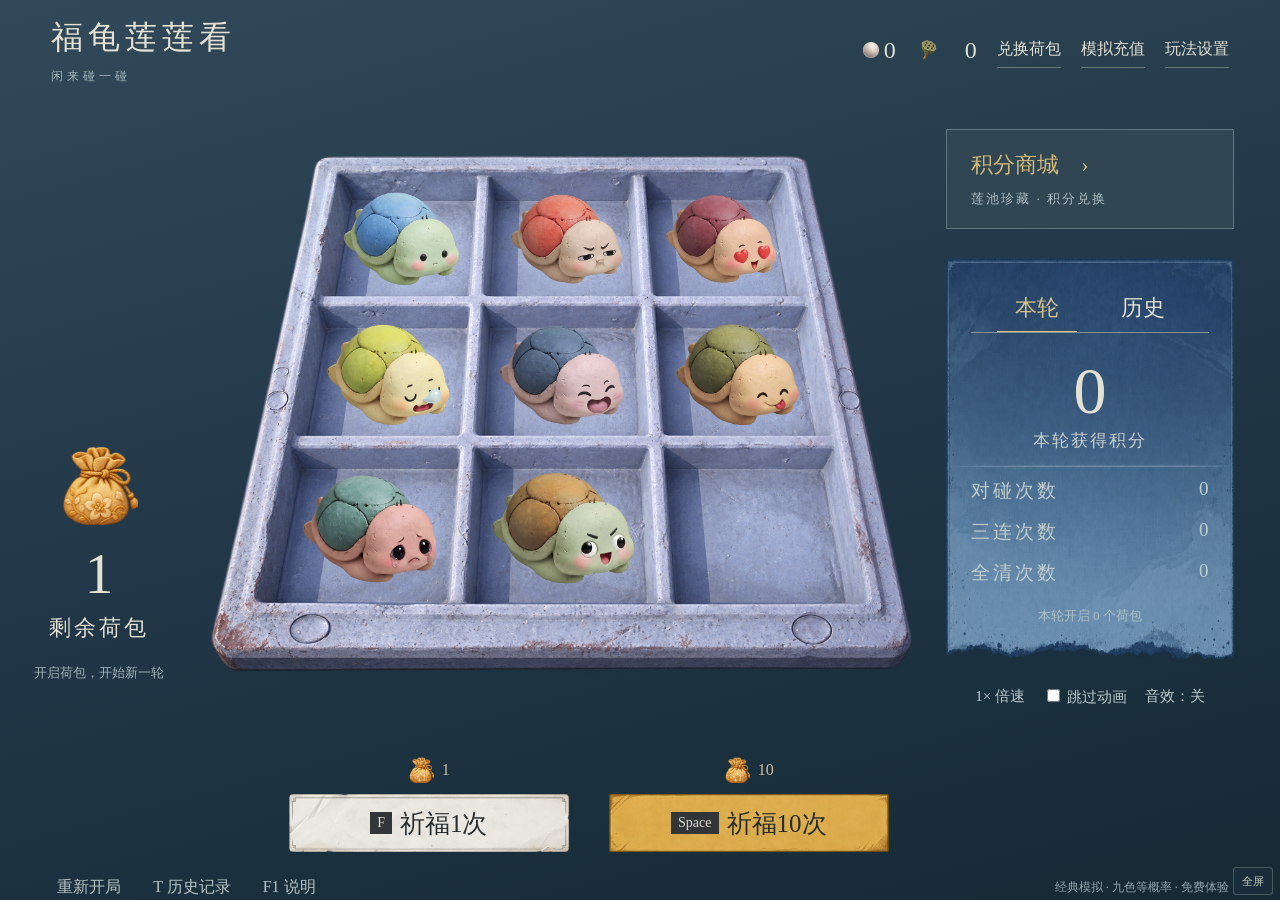
==== index.html @ 6ec23908 "Publish compiled turtle game with mobile landscape support" ====
<!doctype html><html lang="zh-CN"><head><meta charset="UTF-8"><meta name="viewport" content="width=device-width,initial-scale=1,maximum-scale=1,viewport-fit=cover"><meta name="theme-color" content="#182b38"><title>福龟莲莲看 · 免费模拟</title><style>html,body{margin:0;background:#182b38;color:#ded4b9}#initializing,#rotate-prompt{position:fixed;inset:0;background:#182b38;display:flex;align-items:center;justify-content:center;flex-direction:column}[hidden]{display:none!important}</style>  <script type="module" crossorigin src="./assets/index-BMkN1mPH.js"></script>
  <link rel="modulepreload" crossorigin href="./assets/modulepreload-polyfill-B5Qt9EMX.js">
  <link rel="stylesheet" crossorigin href="./assets/index-BrYa3ktY.css">
</head><body><div id="game-viewport"><div id="game-stage"><iframe id="game-frame" title="福龟莲莲看游戏" allow="fullscreen" allowfullscreen></iframe></div></div><div id="initializing" role="status"><h2 id="loading-label">游戏正在初始化</h2><progress id="load-progress" max="1" value="0"></progress><span id="loading-percent">0%</span><p class="loading-note">首次进入需要下载美术资源，请稍候</p><p id="loading-error" hidden>请检查网络连接后重试。</p><button id="retry-load" hidden>重新加载</button></div><div id="rotate-prompt" hidden><div class="phone-outline" aria-hidden="true"></div><h1>横过来，碰一碰</h1><p>请将手机横放，获得完整的棋盘体验。</p><button id="enter-landscape">进入横屏游戏</button><small>浏览器支持时将开启全屏横屏；否则会自动调整游戏方向，请将手机横放。</small></div><div class="shell-controls"><button id="rotate-mode" hidden>横屏提示</button><button id="full-screen">全屏</button></div></body></html>
---- assets/index-BrYa3ktY.css ----
html,body{margin:0;padding:0;width:100%;height:100%;overflow:hidden;background:#172834;color:#e1dfcc;font-family:KaiTi,Microsoft YaHei,serif}*{box-sizing:border-box}[hidden]{display:none!important}#game-stage{position:absolute;top:0;left:0;transform-origin:0 0;overflow:hidden}#game-frame{display:block;width:100%;height:100%;border:0;background:#172834}button{font:inherit;cursor:pointer}#rotate-prompt,#initializing{position:fixed;top:0;right:0;bottom:0;left:0;display:flex;flex-direction:column;align-items:center;justify-content:center;text-align:center;padding:30px;background:#1d3342;z-index:20}#rotate-prompt{z-index:30;background:linear-gradient(155deg,#2a4554,#182b38)}#rotate-prompt h1{font-size:26px;font-weight:400;letter-spacing:4px;margin:22px 0 15px}#rotate-prompt p{color:#aebfc0;max-width:320px;font-size:14px;line-height:1.9;margin:4px 0}.phone-outline{width:82px;height:44px;border:2px solid #cbbd92;border-radius:8px;position:relative}.phone-outline:after{content:"↻";position:absolute;right:-24px;top:-25px;font:31px Georgia,serif;color:#cbbd92}#enter-landscape,#retry-load{margin:25px 0 10px;border:1px solid #b7a779;background:#d1bc87;color:#283b42;padding:12px 25px;min-height:45px;min-width:190px;font-size:16px}#rotate-prompt small{max-width:320px;font-size:12px;color:#8fa6b0;line-height:1.8;margin-top:12px}.shell-controls{position:fixed;right:max(7px,env(safe-area-inset-right));bottom:max(5px,env(safe-area-inset-bottom));z-index:15;display:flex;gap:6px}.shell-controls button{font-size:11px;padding:5px 8px;min-height:28px;border:1px solid #78908b77;color:#c3cbbd;background:#1b303bd9;border-radius:3px}#initializing{z-index:25;background:linear-gradient(145deg,#2b4553,#182b38)}#initializing h2{font-size:23px;letter-spacing:3px;font-weight:400;color:#d8ccaa;margin:0 0 25px}#load-progress{width:min(280px,75vw);height:8px;accent-color:#c7b17a;border:0}#loading-percent{font:18px Georgia,serif;margin-top:12px;color:#d2ccba}#loading-error{font-size:13px;color:#c5b59a;max-width:300px;line-height:1.8}.loading-note{font-size:12px;color:#91a7ae;margin-top:15px}#game-viewport{position:fixed;top:0;right:0;bottom:0;left:0;overflow:hidden;contain:strict}
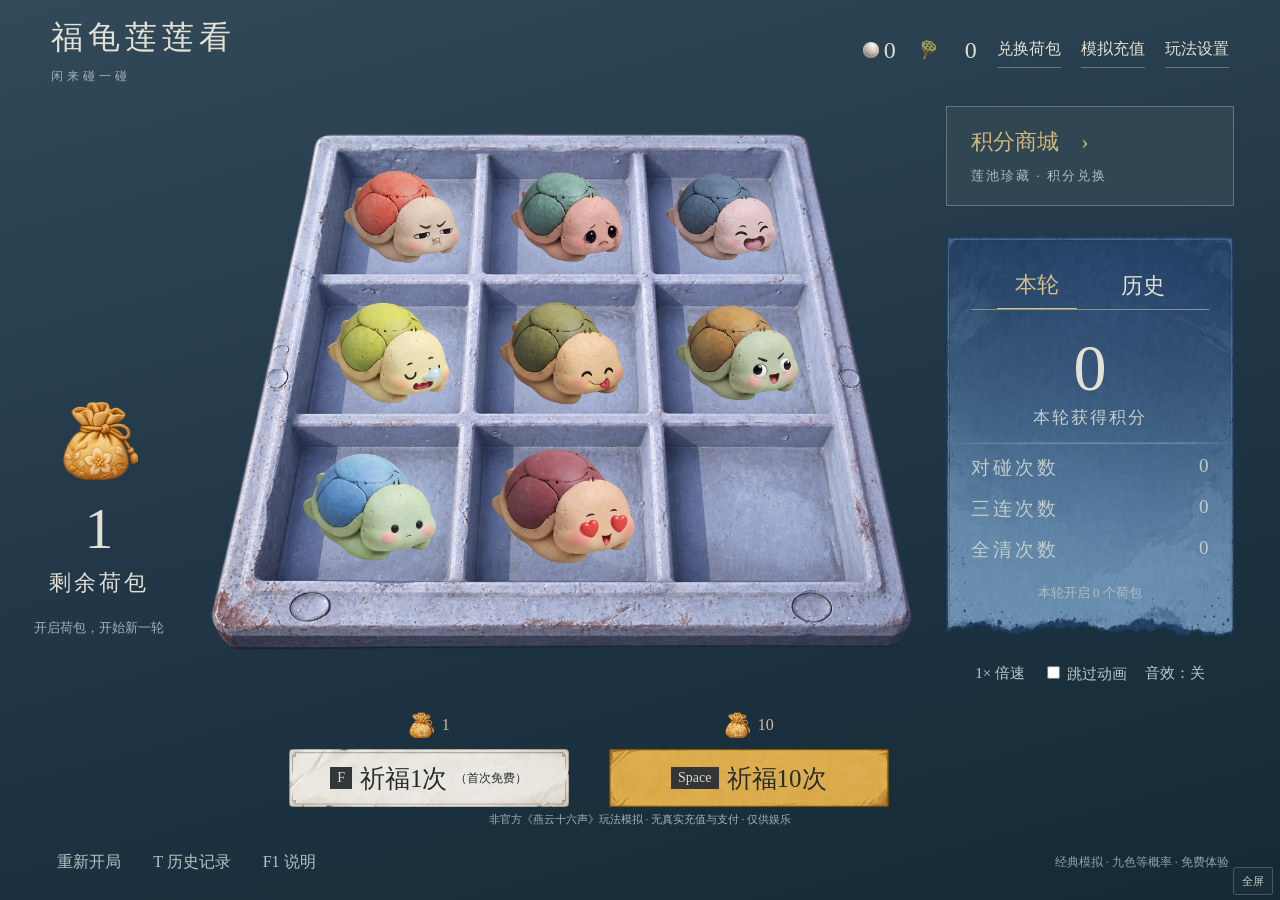
==== commit ff37acff: "Fix cached entry compatibility and add staged loading diagnostics with recoverable retries" ====
--- a/index.html
+++ b/index.html
@@ -1,4 +1,16 @@
-<!doctype html><html lang="zh-CN"><head><meta charset="UTF-8"><meta name="viewport" content="width=device-width,initial-scale=1,maximum-scale=1,viewport-fit=cover"><meta name="theme-color" content="#182b38"><title>福龟莲莲看 · 免费模拟</title><style>html,body{margin:0;background:#182b38;color:#ded4b9}#initializing,#rotate-prompt{position:fixed;inset:0;background:#182b38;display:flex;align-items:center;justify-content:center;flex-direction:column}[hidden]{display:none!important}</style>  <script type="module" crossorigin src="./assets/index-BMkN1mPH.js"></script>
+<!doctype html><html lang="zh-CN"><head>
+  <script>/* Runs before module downloads so even a missing or incompatible bundle can report its error. */
+(function(){
+ var child=parent!==window,attempt=new URLSearchParams(location.search).get('_attempt');
+ function send(type,data){if(child){data.type=type;data.attempt=attempt;parent.postMessage(data,location.origin);}}
+ function fallback(message){var error=document.getElementById('loading-error'),retry=document.getElementById('retry-load'),copy=document.getElementById('copy-loading');var percent=document.getElementById('loading-percent'),bar=document.getElementById('load-progress');if(percent)percent.textContent='加载失败';if(bar)bar.hidden=true;if(error){error.hidden=false;error.textContent=message;}if(copy)copy.onclick=function(){if(navigator.clipboard)navigator.clipboard.writeText('福龟启动诊断\n'+message+'\n浏览器：'+navigator.userAgent).then(function(){copy.textContent='诊断信息已复制';},function(){copy.textContent='请长按错误信息复制';});};if(retry){retry.hidden=false;retry.onclick=function(){var url=new URL(location.href);url.searchParams.set('_reload',String(Date.now()));location.replace(url.href);};}}
+ window.addEventListener('error',function(e){var el=e.target,url=el&&(el.src||el.href),message=url?'启动资源无法加载：'+url:(e.message||'游戏启动发生错误');if(child)send('fugui-load-error',{stage:'startup',message:message,url:url||e.filename||'',line:e.lineno||0});else if(!window.__fuguiGameReady)fallback(message);},true);
+ window.addEventListener('unhandledrejection',function(e){var message=String(e.reason&&e.reason.message||e.reason||'未知异步错误').slice(0,300);if(child)send('fugui-load-error',{stage:'runtime',message:message});else if(!window.__fuguiGameReady)fallback(message);});
+ if(child){window.__fuguiBoot=true;send('fugui-stage',{stage:'program',message:'游戏页面已打开，正在下载游戏程序'});}
+ else setTimeout(function(){if(!window.__fuguiShellReady)fallback('启动脚本在15秒内未能运行。可能是脚本下载失败、旧页面缓存或浏览器不兼容。点击重新加载将获取最新页面。');},15000);
+})();
+</script>
+<meta charset="UTF-8"><meta name="viewport" content="width=device-width,initial-scale=1,maximum-scale=1,viewport-fit=cover"><meta name="theme-color" content="#182b38"><title>福龟莲莲看 · 免费模拟</title><style>html,body{margin:0;background:#182b38;color:#ded4b9}#initializing,#rotate-prompt{position:fixed;inset:0;background:#182b38;display:flex;align-items:center;justify-content:center;flex-direction:column}[hidden]{display:none!important}</style>  <script type="module" crossorigin src="./assets/index-BOBsx0_M.js"></script>
   <link rel="modulepreload" crossorigin href="./assets/modulepreload-polyfill-B5Qt9EMX.js">
-  <link rel="stylesheet" crossorigin href="./assets/index-BrYa3ktY.css">
-</head><body><div id="game-viewport"><div id="game-stage"><iframe id="game-frame" title="福龟莲莲看游戏" allow="fullscreen" allowfullscreen></iframe></div></div><div id="initializing" role="status"><h2 id="loading-label">游戏正在初始化</h2><progress id="load-progress" max="1" value="0"></progress><span id="loading-percent">0%</span><p class="loading-note">首次进入需要下载美术资源，请稍候</p><p id="loading-error" hidden>请检查网络连接后重试。</p><button id="retry-load" hidden>重新加载</button></div><div id="rotate-prompt" hidden><div class="phone-outline" aria-hidden="true"></div><h1>横过来，碰一碰</h1><p>请将手机横放，获得完整的棋盘体验。</p><button id="enter-landscape">进入横屏游戏</button><small>浏览器支持时将开启全屏横屏；否则会自动调整游戏方向，请将手机横放。</small></div><div class="shell-controls"><button id="rotate-mode" hidden>横屏提示</button><button id="full-screen">全屏</button></div></body></html>
+  <link rel="stylesheet" crossorigin href="./assets/index-BnBJCpNi.css">
+</head><body><div id="game-viewport"><div id="game-stage"><iframe id="game-frame" title="福龟莲莲看游戏" allow="fullscreen" allowfullscreen></iframe></div></div><div id="initializing" role="status"><h2 id="loading-label">游戏正在初始化</h2><progress id="load-progress" max="1" value="0"></progress><span id="loading-percent">连接中</span><p id="loading-stage">正在连接游戏页面</p><p id="loading-elapsed"></p><p class="loading-note">首次进入需要下载美术资源，请稍候</p><p id="loading-error" hidden>请检查网络连接后重试。</p><button id="retry-load" hidden>重新加载</button><div class="loading-tools"><button id="compat-load" hidden>兼容模式重试</button><button id="copy-loading">复制诊断信息</button></div><details id="loading-details"><summary>查看加载详情</summary><pre id="loading-log"></pre></details></div><div id="rotate-prompt" hidden><div class="phone-outline" aria-hidden="true"></div><h1>横过来，碰一碰</h1><p>请将手机横放，获得完整的棋盘体验。</p><button id="enter-landscape">进入横屏游戏</button><small>浏览器支持时将开启全屏横屏；否则会自动调整游戏方向，请将手机横放。</small></div><div class="shell-controls"><button id="rotate-mode" hidden>横屏提示</button><button id="full-screen">全屏</button></div></body></html>
--- a/assets/index-BnBJCpNi.css
+++ b/assets/index-BnBJCpNi.css
@@ -0,0 +1 @@
+html,body{margin:0;padding:0;width:100%;height:100%;overflow:hidden;background:#172834;color:#e1dfcc;font-family:KaiTi,Microsoft YaHei,serif}*{box-sizing:border-box}[hidden]{display:none!important}#game-stage{position:absolute;top:0;left:0;transform-origin:0 0;overflow:hidden}#game-frame{display:block;width:100%;height:100%;border:0;background:#172834}button{font:inherit;cursor:pointer}#rotate-prompt,#initializing{position:fixed;top:0;right:0;bottom:0;left:0;display:flex;flex-direction:column;align-items:center;justify-content:center;text-align:center;padding:30px;background:#1d3342;z-index:20}#rotate-prompt{z-index:30;background:linear-gradient(155deg,#2a4554,#182b38)}#rotate-prompt h1{font-size:26px;font-weight:400;letter-spacing:4px;margin:22px 0 15px}#rotate-prompt p{color:#aebfc0;max-width:320px;font-size:14px;line-height:1.9;margin:4px 0}.phone-outline{width:82px;height:44px;border:2px solid #cbbd92;border-radius:8px;position:relative}.phone-outline:after{content:"↻";position:absolute;right:-24px;top:-25px;font:31px Georgia,serif;color:#cbbd92}#enter-landscape,#retry-load{margin:25px 0 10px;border:1px solid #b7a779;background:#d1bc87;color:#283b42;padding:12px 25px;min-height:45px;min-width:190px;font-size:16px}#rotate-prompt small{max-width:320px;font-size:12px;color:#8fa6b0;line-height:1.8;margin-top:12px}.shell-controls{position:fixed;right:max(7px,env(safe-area-inset-right));bottom:max(5px,env(safe-area-inset-bottom));z-index:15;display:flex;gap:6px}.shell-controls button{font-size:11px;padding:5px 8px;min-height:28px;border:1px solid #78908b77;color:#c3cbbd;background:#1b303bd9;border-radius:3px}#initializing{z-index:25;background:linear-gradient(145deg,#2b4553,#182b38)}#initializing h2{font-size:23px;letter-spacing:3px;font-weight:400;color:#d8ccaa;margin:0 0 25px}#load-progress{width:min(280px,75vw);height:8px;accent-color:#c7b17a;border:0}#loading-percent{font:18px Georgia,serif;margin-top:12px;color:#d2ccba}#loading-error{font-size:13px;color:#c5b59a;max-width:300px;line-height:1.8}.loading-note{font-size:12px;color:#91a7ae;margin-top:15px}#game-viewport{position:fixed;top:0;right:0;bottom:0;left:0;overflow:hidden;contain:strict}#initializing{overflow:auto;justify-content:flex-start;padding:clamp(20px,9vh,85px) 20px 24px}#initializing h2{margin-bottom:18px}#loading-stage{font-size:13px;color:#b4c2bf;margin:12px 0 0;max-width:85vw;overflow-wrap:anywhere}#loading-elapsed{font:12px Georgia,serif;color:#98acb1;margin:7px 0}#loading-error{max-width:min(600px,90vw);white-space:pre-wrap;overflow-wrap:anywhere}#retry-load{margin:10px 0 6px;padding:8px 22px;min-height:38px;min-width:150px}.loading-tools{display:flex;gap:12px;justify-content:center;flex-wrap:wrap}.loading-tools button{font-size:12px;border:0;border-bottom:1px solid #7e918566;background:none;padding:6px 5px;color:#b6c3bd}#loading-details{width:min(620px,92vw);margin-top:12px;text-align:left;color:#aabbb9;font-size:12px}#loading-details summary{cursor:pointer;text-align:center}#loading-log{white-space:pre-wrap;overflow-wrap:anywhere;word-break:break-word;max-height:24vh;overflow:auto;padding:10px;background:#15263099;font:11px/1.7 Consolas,Microsoft YaHei,monospace;-webkit-user-select:text;user-select:text}#initializing .loading-note{margin:8px 0;font-size:11px}@media(max-height:500px){#initializing{padding-top:15px}#initializing h2{font-size:19px;margin-bottom:8px}#loading-percent{font-size:15px;margin-top:7px}#loading-stage{font-size:11px;margin-top:6px}#loading-error{font-size:11px;margin:5px 0}#loading-log{max-height:20vh}#loading-details{margin-top:6px}}
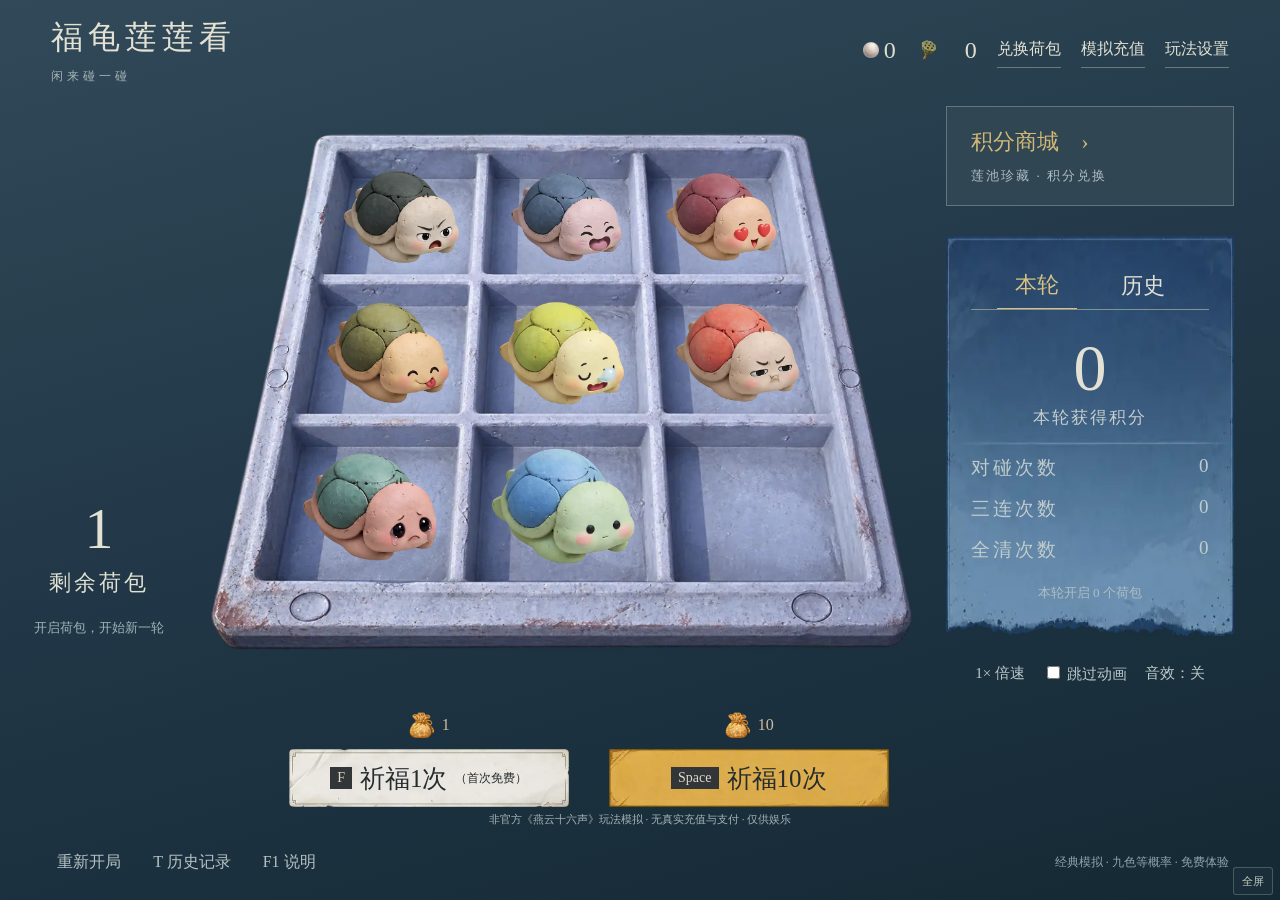
==== commit 288ee30f: "Reduce startup image downloads by 93 percent and remove the left pouch illustration" ====
--- a/index.html
+++ b/index.html
@@ -10,7 +10,7 @@
  else setTimeout(function(){if(!window.__fuguiShellReady)fallback('启动脚本在15秒内未能运行。可能是脚本下载失败、旧页面缓存或浏览器不兼容。点击重新加载将获取最新页面。');},15000);
 })();
 </script>
-<meta charset="UTF-8"><meta name="viewport" content="width=device-width,initial-scale=1,maximum-scale=1,viewport-fit=cover"><meta name="theme-color" content="#182b38"><title>福龟莲莲看 · 免费模拟</title><style>html,body{margin:0;background:#182b38;color:#ded4b9}#initializing,#rotate-prompt{position:fixed;inset:0;background:#182b38;display:flex;align-items:center;justify-content:center;flex-direction:column}[hidden]{display:none!important}</style>  <script type="module" crossorigin src="./assets/index-BOBsx0_M.js"></script>
+<meta charset="UTF-8"><meta name="viewport" content="width=device-width,initial-scale=1,maximum-scale=1,viewport-fit=cover"><meta name="theme-color" content="#182b38"><title>福龟莲莲看 · 免费模拟</title><style>html,body{margin:0;background:#182b38;color:#ded4b9}#initializing,#rotate-prompt{position:fixed;inset:0;background:#182b38;display:flex;align-items:center;justify-content:center;flex-direction:column}[hidden]{display:none!important}</style>  <script type="module" crossorigin src="./assets/index-8DQwm2XM.js"></script>
   <link rel="modulepreload" crossorigin href="./assets/modulepreload-polyfill-B5Qt9EMX.js">
   <link rel="stylesheet" crossorigin href="./assets/index-BnBJCpNi.css">
 </head><body><div id="game-viewport"><div id="game-stage"><iframe id="game-frame" title="福龟莲莲看游戏" allow="fullscreen" allowfullscreen></iframe></div></div><div id="initializing" role="status"><h2 id="loading-label">游戏正在初始化</h2><progress id="load-progress" max="1" value="0"></progress><span id="loading-percent">连接中</span><p id="loading-stage">正在连接游戏页面</p><p id="loading-elapsed"></p><p class="loading-note">首次进入需要下载美术资源，请稍候</p><p id="loading-error" hidden>请检查网络连接后重试。</p><button id="retry-load" hidden>重新加载</button><div class="loading-tools"><button id="compat-load" hidden>兼容模式重试</button><button id="copy-loading">复制诊断信息</button></div><details id="loading-details"><summary>查看加载详情</summary><pre id="loading-log"></pre></details></div><div id="rotate-prompt" hidden><div class="phone-outline" aria-hidden="true"></div><h1>横过来，碰一碰</h1><p>请将手机横放，获得完整的棋盘体验。</p><button id="enter-landscape">进入横屏游戏</button><small>浏览器支持时将开启全屏横屏；否则会自动调整游戏方向，请将手机横放。</small></div><div class="shell-controls"><button id="rotate-mode" hidden>横屏提示</button><button id="full-screen">全屏</button></div></body></html>
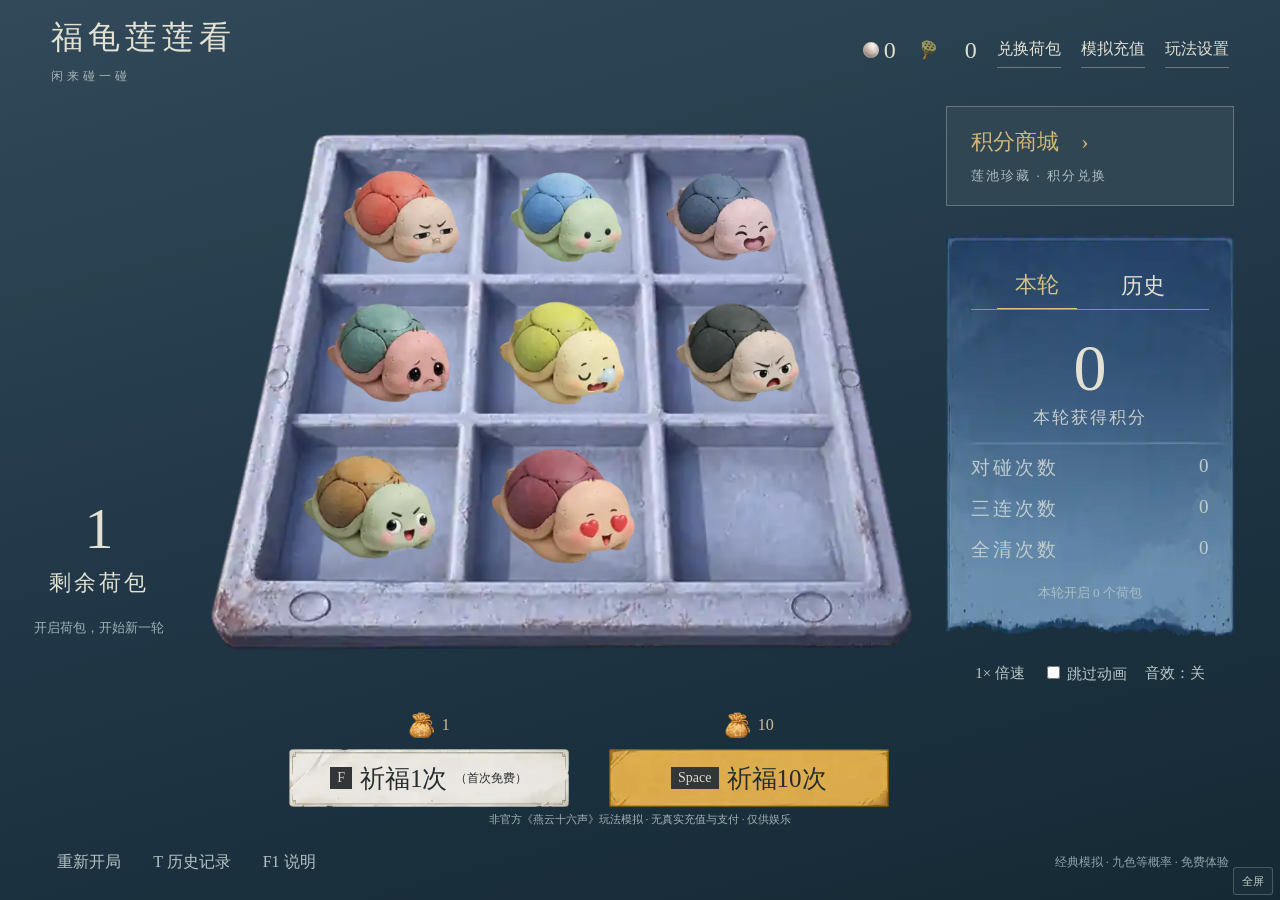
==== commit f31c470d: "Keep every delivery image under 33KB with scaled atlas geometry and unchanged collisions" ====
--- a/index.html
+++ b/index.html
@@ -10,7 +10,7 @@
  else setTimeout(function(){if(!window.__fuguiShellReady)fallback('启动脚本在15秒内未能运行。可能是脚本下载失败、旧页面缓存或浏览器不兼容。点击重新加载将获取最新页面。');},15000);
 })();
 </script>
-<meta charset="UTF-8"><meta name="viewport" content="width=device-width,initial-scale=1,maximum-scale=1,viewport-fit=cover"><meta name="theme-color" content="#182b38"><title>福龟莲莲看 · 免费模拟</title><style>html,body{margin:0;background:#182b38;color:#ded4b9}#initializing,#rotate-prompt{position:fixed;inset:0;background:#182b38;display:flex;align-items:center;justify-content:center;flex-direction:column}[hidden]{display:none!important}</style>  <script type="module" crossorigin src="./assets/index-8DQwm2XM.js"></script>
+<meta charset="UTF-8"><meta name="viewport" content="width=device-width,initial-scale=1,maximum-scale=1,viewport-fit=cover"><meta name="theme-color" content="#182b38"><title>福龟莲莲看 · 免费模拟</title><style>html,body{margin:0;background:#182b38;color:#ded4b9}#initializing,#rotate-prompt{position:fixed;inset:0;background:#182b38;display:flex;align-items:center;justify-content:center;flex-direction:column}[hidden]{display:none!important}</style>  <script type="module" crossorigin src="./assets/index-aoD4VzYm.js"></script>
   <link rel="modulepreload" crossorigin href="./assets/modulepreload-polyfill-B5Qt9EMX.js">
   <link rel="stylesheet" crossorigin href="./assets/index-BnBJCpNi.css">
 </head><body><div id="game-viewport"><div id="game-stage"><iframe id="game-frame" title="福龟莲莲看游戏" allow="fullscreen" allowfullscreen></iframe></div></div><div id="initializing" role="status"><h2 id="loading-label">游戏正在初始化</h2><progress id="load-progress" max="1" value="0"></progress><span id="loading-percent">连接中</span><p id="loading-stage">正在连接游戏页面</p><p id="loading-elapsed"></p><p class="loading-note">首次进入需要下载美术资源，请稍候</p><p id="loading-error" hidden>请检查网络连接后重试。</p><button id="retry-load" hidden>重新加载</button><div class="loading-tools"><button id="compat-load" hidden>兼容模式重试</button><button id="copy-loading">复制诊断信息</button></div><details id="loading-details"><summary>查看加载详情</summary><pre id="loading-log"></pre></details></div><div id="rotate-prompt" hidden><div class="phone-outline" aria-hidden="true"></div><h1>横过来，碰一碰</h1><p>请将手机横放，获得完整的棋盘体验。</p><button id="enter-landscape">进入横屏游戏</button><small>浏览器支持时将开启全屏横屏；否则会自动调整游戏方向，请将手机横放。</small></div><div class="shell-controls"><button id="rotate-mode" hidden>横屏提示</button><button id="full-screen">全屏</button></div></body></html>
